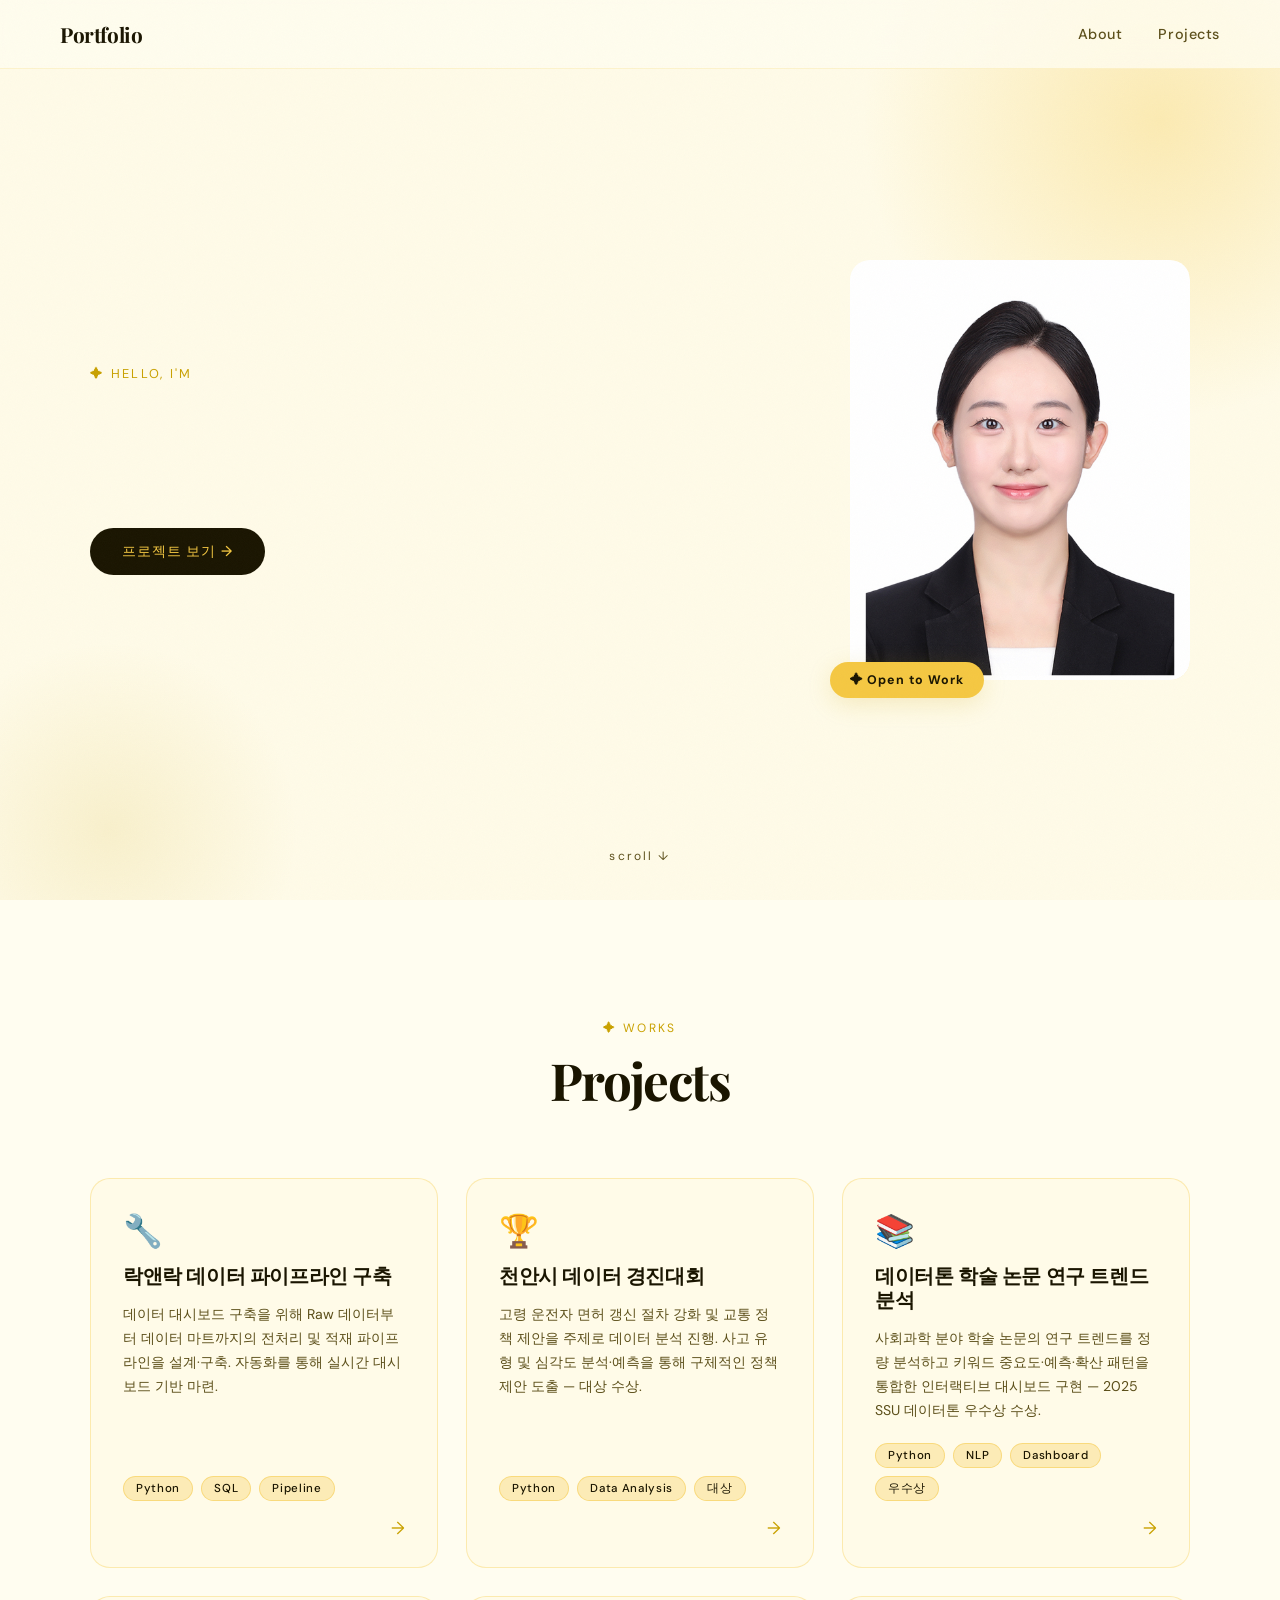
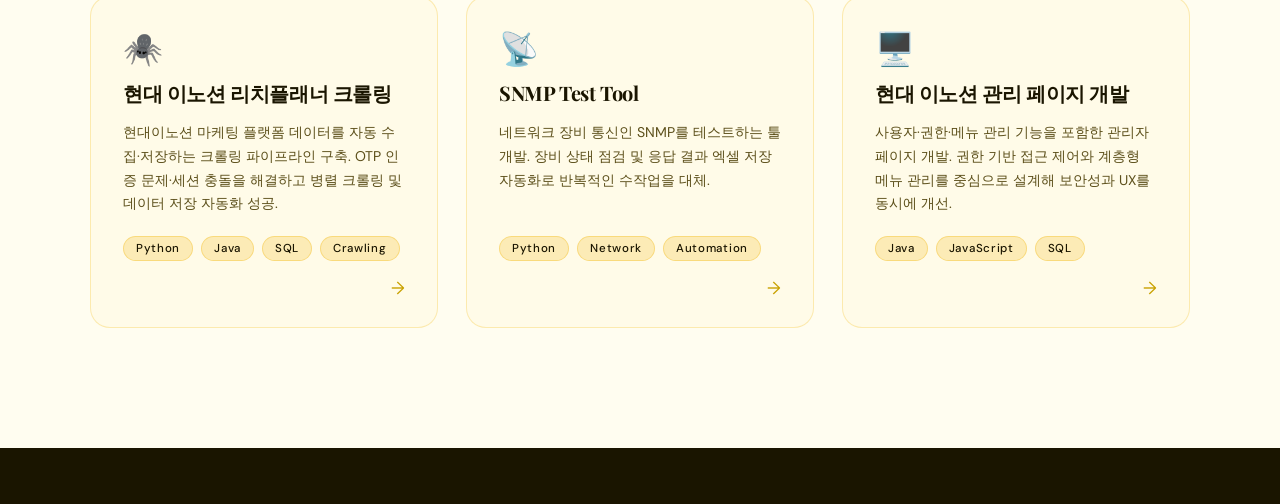
==== index.html @ c2b2ac0c "portfolio main page" ====
<!DOCTYPE html>
<html lang="ko">
<head>
  <meta charset="UTF-8" />
  <meta name="viewport" content="width=device-width, initial-scale=1.0"/>
  <title>Portfolio</title>
  <link rel="stylesheet" href="style.css" />
  <link href="https://fonts.googleapis.com/css2?family=Playfair+Display:ital,wght@0,400;0,700;1,400&family=DM+Sans:wght@300;400;500&display=swap" rel="stylesheet"/>
</head>
<body>

  <!-- Noise overlay -->
  <div class="noise"></div>

  <!-- Header / Nav -->
  <header class="header">
    <div class="logo">Portfolio</div>
    <nav class="nav">
      <a href="#about">About</a>
      <a href="#projects">Projects</a>
    </nav>
  </header>

  <!-- Hero Section -->
  <section class="hero" id="about">
    <div class="hero-content">
      <div class="hero-text">
        <p class="hero-label">✦ Hello, I'm</p>
        <h1 class="hero-name"><br/><em></em></h1>
        <p class="hero-desc">
          
        </p>
        <a href="#projects" class="btn-main">프로젝트 보기 →</a>
      </div>
      <div class="hero-image-wrap">
        <div class="hero-image-frame">
          <img src="profile.jpg" alt="Profile" class="hero-image" />
          <div class="frame-deco"></div>
        </div>
        <div class="floating-badge">✦ Open to Work</div>
      </div>
    </div>
    <div class="hero-scroll-hint">scroll ↓</div>
  </section>

  <!-- Projects Section -->
  <section class="projects" id="projects">
    <div class="section-header">
      <span class="section-label">✦ Works</span>
      <h2>Projects</h2>
    </div>
    <div class="project-grid" id="projectGrid">
      <!-- JS로 렌더링 -->
    </div>
  </section>

  <!-- Footer -->
  <footer class="footer">
    <span></span>
    <span></span>
  </footer>

  <script src="script.js"></script>
</body>
</html>
---- style.css ----
/* ===== CSS Variables ===== */
:root {
  --yellow:     #F5C842;
  --yellow-lt:  #FDF3C0;
  --yellow-pale:#FFFBE8;
  --yellow-dark:#C9A100;
  --cream:      #FFFDF0;
  --ink:        #1A1500;
  --ink-muted:  #5C4F1A;
  --white:      #FFFFFF;
  --shadow:     rgba(197, 160, 0, 0.18);

  --font-display: 'Playfair Display', serif;
  --font-body:    'DM Sans', sans-serif;

  --radius: 20px;
  --radius-sm: 10px;
  --transition: 0.35s cubic-bezier(.4,0,.2,1);
}

/* ===== Reset ===== */
*, *::before, *::after { box-sizing: border-box; margin: 0; padding: 0; }
html { scroll-behavior: smooth; }
body {
  font-family: var(--font-body);
  background: var(--cream);
  color: var(--ink);
  overflow-x: hidden;
}

/* ===== Noise Texture ===== */
.noise {
  pointer-events: none;
  position: fixed;
  inset: 0;
  z-index: 999;
  opacity: .028;
  background-image: url("data:image/svg+xml,%3Csvg viewBox='0 0 256 256' xmlns='http://www.w3.org/2000/svg'%3E%3Cfilter id='noise'%3E%3CfeTurbulence type='fractalNoise' baseFrequency='0.9' numOctaves='4' stitchTiles='stitch'/%3E%3C/filter%3E%3Crect width='100%25' height='100%25' filter='url(%23noise)'/%3E%3C/svg%3E");
  background-repeat: repeat;
  background-size: 200px 200px;
}

/* ===== Header ===== */
.header {
  position: fixed;
  top: 0; left: 0; right: 0;
  z-index: 100;
  display: flex;
  align-items: center;
  justify-content: space-between;
  padding: 20px 60px;
  background: rgba(255, 253, 240, 0.82);
  backdrop-filter: blur(14px);
  border-bottom: 1px solid rgba(245, 200, 66, 0.2);
  transition: box-shadow var(--transition);
}
.header.scrolled {
  box-shadow: 0 4px 32px var(--shadow);
}
.logo {
  font-family: var(--font-display);
  font-size: 1.3rem;
  font-weight: 700;
  color: var(--ink);
  letter-spacing: -0.02em;
}
.nav {
  display: flex;
  gap: 36px;
}
.nav a {
  text-decoration: none;
  color: var(--ink-muted);
  font-size: .9rem;
  font-weight: 500;
  letter-spacing: .04em;
  transition: color var(--transition);
}
.nav a:hover { color: var(--yellow-dark); }

/* ===== Hero ===== */
.hero {
  min-height: 100vh;
  display: flex;
  flex-direction: column;
  justify-content: center;
  padding: 120px 60px 80px;
  position: relative;
  background: var(--yellow-pale);
  overflow: hidden;
}

/* big decorative circle */
.hero::before {
  content: '';
  position: absolute;
  top: -180px; right: -180px;
  width: 600px; height: 600px;
  border-radius: 50%;
  background: radial-gradient(circle, var(--yellow) 0%, transparent 70%);
  opacity: .32;
  pointer-events: none;
}
.hero::after {
  content: '';
  position: absolute;
  bottom: -120px; left: -80px;
  width: 380px; height: 380px;
  border-radius: 50%;
  background: radial-gradient(circle, var(--yellow-dark) 0%, transparent 70%);
  opacity: .12;
  pointer-events: none;
}

.hero-content {
  display: flex;
  align-items: center;
  justify-content: space-between;
  gap: 60px;
  max-width: 1100px;
  margin: 0 auto;
  width: 100%;
  position: relative;
  z-index: 1;
}

.hero-text {
  flex: 1;
}
.hero-label {
  font-size: .8rem;
  letter-spacing: .18em;
  text-transform: uppercase;
  color: var(--yellow-dark);
  margin-bottom: 16px;
  opacity: 0;
  animation: fadeUp .7s .1s forwards;
}
.hero-name {
  font-family: var(--font-display);
  font-size: clamp(3.5rem, 7vw, 6rem);
  line-height: 1.0;
  font-weight: 700;
  color: var(--ink);
  letter-spacing: -0.03em;
  margin-bottom: 28px;
  opacity: 0;
  animation: fadeUp .7s .2s forwards;
}
.hero-name em {
  font-style: italic;
  color: var(--yellow-dark);
}
.hero-desc {
  font-size: 1rem;
  line-height: 1.85;
  color: var(--ink-muted);
  max-width: 400px;
  margin-bottom: 40px;
  opacity: 0;
  animation: fadeUp .7s .35s forwards;
}
.btn-main {
  display: inline-block;
  background: var(--ink);
  color: var(--yellow);
  padding: 14px 32px;
  border-radius: 100px;
  text-decoration: none;
  font-size: .9rem;
  font-weight: 500;
  letter-spacing: .06em;
  transition: background var(--transition), transform var(--transition), box-shadow var(--transition);
  opacity: 0;
  animation: fadeUp .7s .5s forwards;
}
.btn-main:hover {
  background: var(--yellow-dark);
  color: var(--ink);
  transform: translateY(-2px);
  box-shadow: 0 8px 28px var(--shadow);
}

/* === Hero Image === */
.hero-image-wrap {
  flex: 0 0 auto;
  position: relative;
  opacity: 0;
  animation: fadeIn .8s .4s forwards;
}
.hero-image-frame {
  position: relative;
  width: 340px;
  height: 420px;
  border-radius: var(--radius);
  overflow: hidden;
}
.hero-image {
  width: 100%;
  height: 100%;
  object-fit: cover;
  display: block;
  transition: transform .5s ease;
}
.hero-image-frame:hover .hero-image {
  transform: scale(1.04);
}
.frame-deco {
  position: absolute;
  inset: 0;
  border: 2px solid rgba(245, 200, 66, 0.5);
  border-radius: var(--radius);
  pointer-events: none;
  translate: 12px 12px;
  z-index: -1;
  background: var(--yellow);
  opacity: .35;
}
.floating-badge {
  position: absolute;
  bottom: -18px;
  left: -20px;
  background: var(--yellow);
  color: var(--ink);
  font-size: .78rem;
  font-weight: 700;
  letter-spacing: .08em;
  padding: 10px 20px;
  border-radius: 100px;
  box-shadow: 0 6px 24px var(--shadow);
  white-space: nowrap;
  animation: float 3s ease-in-out infinite;
}

.hero-scroll-hint {
  position: absolute;
  bottom: 36px;
  left: 50%;
  translate: -50% 0;
  font-size: .75rem;
  letter-spacing: .18em;
  color: var(--ink-muted);
  opacity: .5;
  animation: fadeIn 1s 1.2s both;
}

/* ===== Projects ===== */
.projects {
  padding: 120px 60px;
  background: var(--cream);
}
.section-header {
  text-align: center;
  margin-bottom: 64px;
}
.section-label {
  display: block;
  font-size: .75rem;
  letter-spacing: .2em;
  text-transform: uppercase;
  color: var(--yellow-dark);
  margin-bottom: 10px;
}
.section-header h2,
.contact-inner h2 {
  font-family: var(--font-display);
  font-size: clamp(2.4rem, 4vw, 3.4rem);
  font-weight: 700;
  letter-spacing: -0.03em;
  color: var(--ink);
}

/* Grid */
.project-grid {
  display: grid;
  grid-template-columns: repeat(auto-fill, minmax(310px, 1fr));
  gap: 28px;
  max-width: 1100px;
  margin: 0 auto;
}

/* Card */
.project-card {
  background: var(--yellow-pale);
  border: 1.5px solid rgba(245, 200, 66, 0.35);
  border-radius: var(--radius);
  padding: 36px 32px 28px;
  cursor: pointer;
  text-decoration: none;
  color: inherit;
  display: flex;
  flex-direction: column;
  gap: 16px;
  transition: transform var(--transition), box-shadow var(--transition), border-color var(--transition), background var(--transition);
  position: relative;
  overflow: hidden;
}
.project-card::before {
  content: '';
  position: absolute;
  top: 0; left: 0; right: 0;
  height: 3px;
  background: var(--yellow);
  transform: scaleX(0);
  transform-origin: left;
  transition: transform var(--transition);
}
.project-card:hover {
  transform: translateY(-6px);
  box-shadow: 0 20px 48px var(--shadow);
  border-color: var(--yellow);
  background: var(--white);
}
.project-card:hover::before {
  transform: scaleX(1);
}

.card-emoji {
  font-size: 2rem;
  line-height: 1;
}
.card-title {
  font-family: var(--font-display);
  font-size: 1.25rem;
  font-weight: 700;
  line-height: 1.2;
  letter-spacing: -0.02em;
}
.card-desc {
  font-size: .88rem;
  color: var(--ink-muted);
  line-height: 1.7;
  flex: 1;
}
.card-tags {
  display: flex;
  flex-wrap: wrap;
  gap: 8px;
  margin-top: 4px;
}
.card-tag {
  font-size: .72rem;
  font-weight: 500;
  letter-spacing: .06em;
  background: rgba(245, 200, 66, 0.3);
  color: var(--ink);
  padding: 4px 12px;
  border-radius: 100px;
  border: 1px solid rgba(245, 200, 66, 0.5);
}
.card-arrow {
  align-self: flex-end;
  font-size: 1.1rem;
  color: var(--yellow-dark);
  transition: translate var(--transition);
}
.project-card:hover .card-arrow {
  translate: 4px 0;
}

/* ===== Contact ===== */
.contact {
  padding: 120px 60px;
  background: var(--yellow);
  text-align: center;
  position: relative;
  overflow: hidden;
}
.contact::before {
  content: '✦';
  position: absolute;
  font-size: 22rem;
  color: rgba(255,255,255,0.12);
  top: 50%; left: 50%;
  translate: -50% -50%;
  pointer-events: none;
  line-height: 1;
  font-family: var(--font-display);
}
.contact-inner {
  position: relative;
  z-index: 1;
}
.contact-inner .section-label {
  color: var(--ink);
  opacity: .6;
}
.contact-inner h2 {
  margin: 10px 0 20px;
  color: var(--ink);
}
.contact-inner p {
  font-size: 1rem;
  color: var(--ink-muted);
  margin-bottom: 44px;
}
.btn-contact {
  display: inline-block;
  background: var(--ink);
  color: var(--yellow);
  padding: 16px 40px;
  border-radius: 100px;
  text-decoration: none;
  font-size: .95rem;
  font-weight: 500;
  letter-spacing: .06em;
  transition: background var(--transition), transform var(--transition), box-shadow var(--transition);
}
.btn-contact:hover {
  background: var(--white);
  color: var(--ink);
  transform: translateY(-2px);
  box-shadow: 0 10px 32px rgba(0,0,0,.14);
}

/* ===== Footer ===== */
.footer {
  background: var(--ink);
  color: rgba(255,253,240,.4);
  padding: 28px 60px;
  display: flex;
  justify-content: space-between;
  align-items: center;
  font-size: .82rem;
  letter-spacing: .04em;
}

/* ===== Animations ===== */
@keyframes fadeUp {
  from { opacity: 0; transform: translateY(28px); }
  to   { opacity: 1; transform: translateY(0); }
}
@keyframes fadeIn {
  from { opacity: 0; }
  to   { opacity: 1; }
}
@keyframes float {
  0%, 100% { transform: translateY(0); }
  50%       { transform: translateY(-8px); }
}

/* scroll reveal */
.reveal {
  opacity: 0;
  transform: translateY(36px);
  transition: opacity .7s ease, transform .7s ease;
}
.reveal.visible {
  opacity: 1;
  transform: translateY(0);
}

/* ===== Responsive ===== */
@media (max-width: 820px) {
  .header { padding: 18px 28px; }
  .hero   { padding: 100px 28px 60px; }
  .hero-content {
    flex-direction: column-reverse;
    gap: 40px;
    text-align: center;
  }
  .hero-text { align-items: center; display: flex; flex-direction: column; }
  .hero-desc { max-width: 100%; }
  .hero-image-frame { width: 260px; height: 320px; }
  .projects, .contact { padding: 80px 28px; }
  .project-grid { grid-template-columns: 1fr; }
  .footer { padding: 24px 28px; flex-direction: column; gap: 8px; }
}
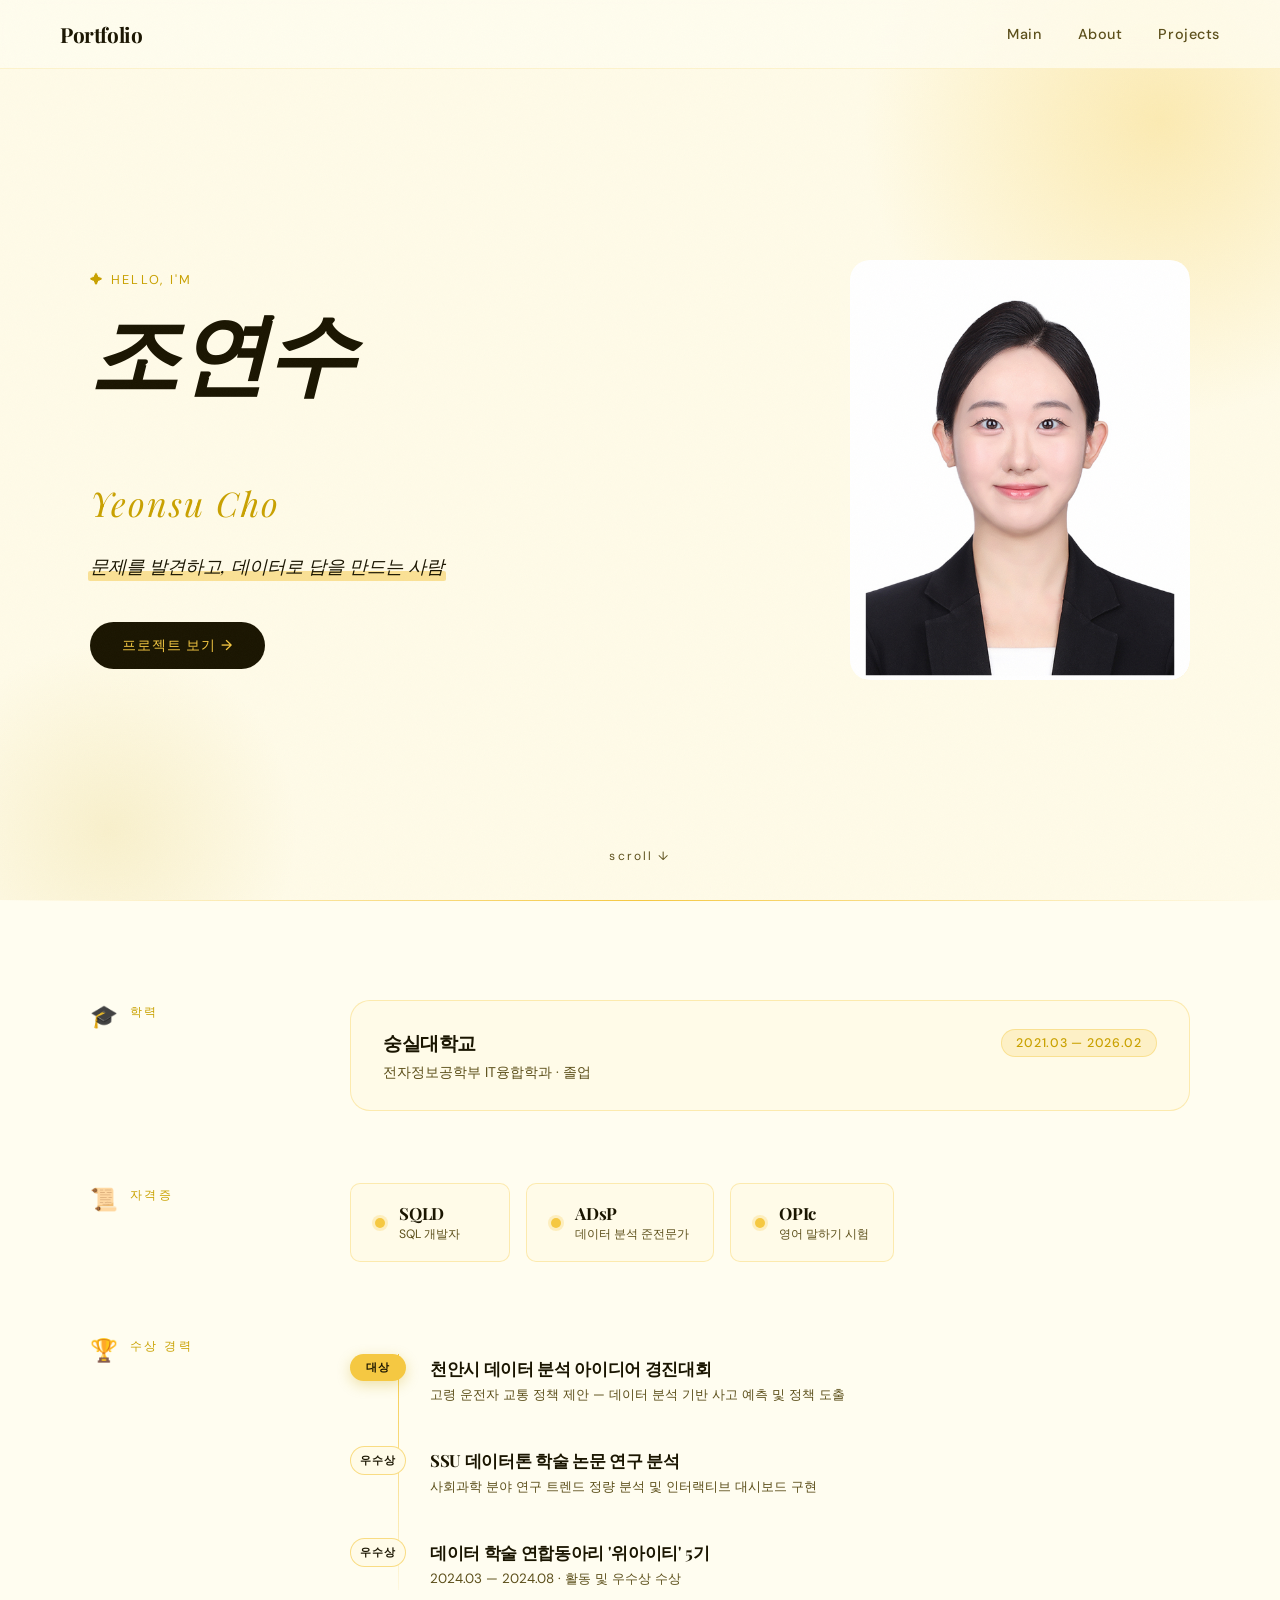
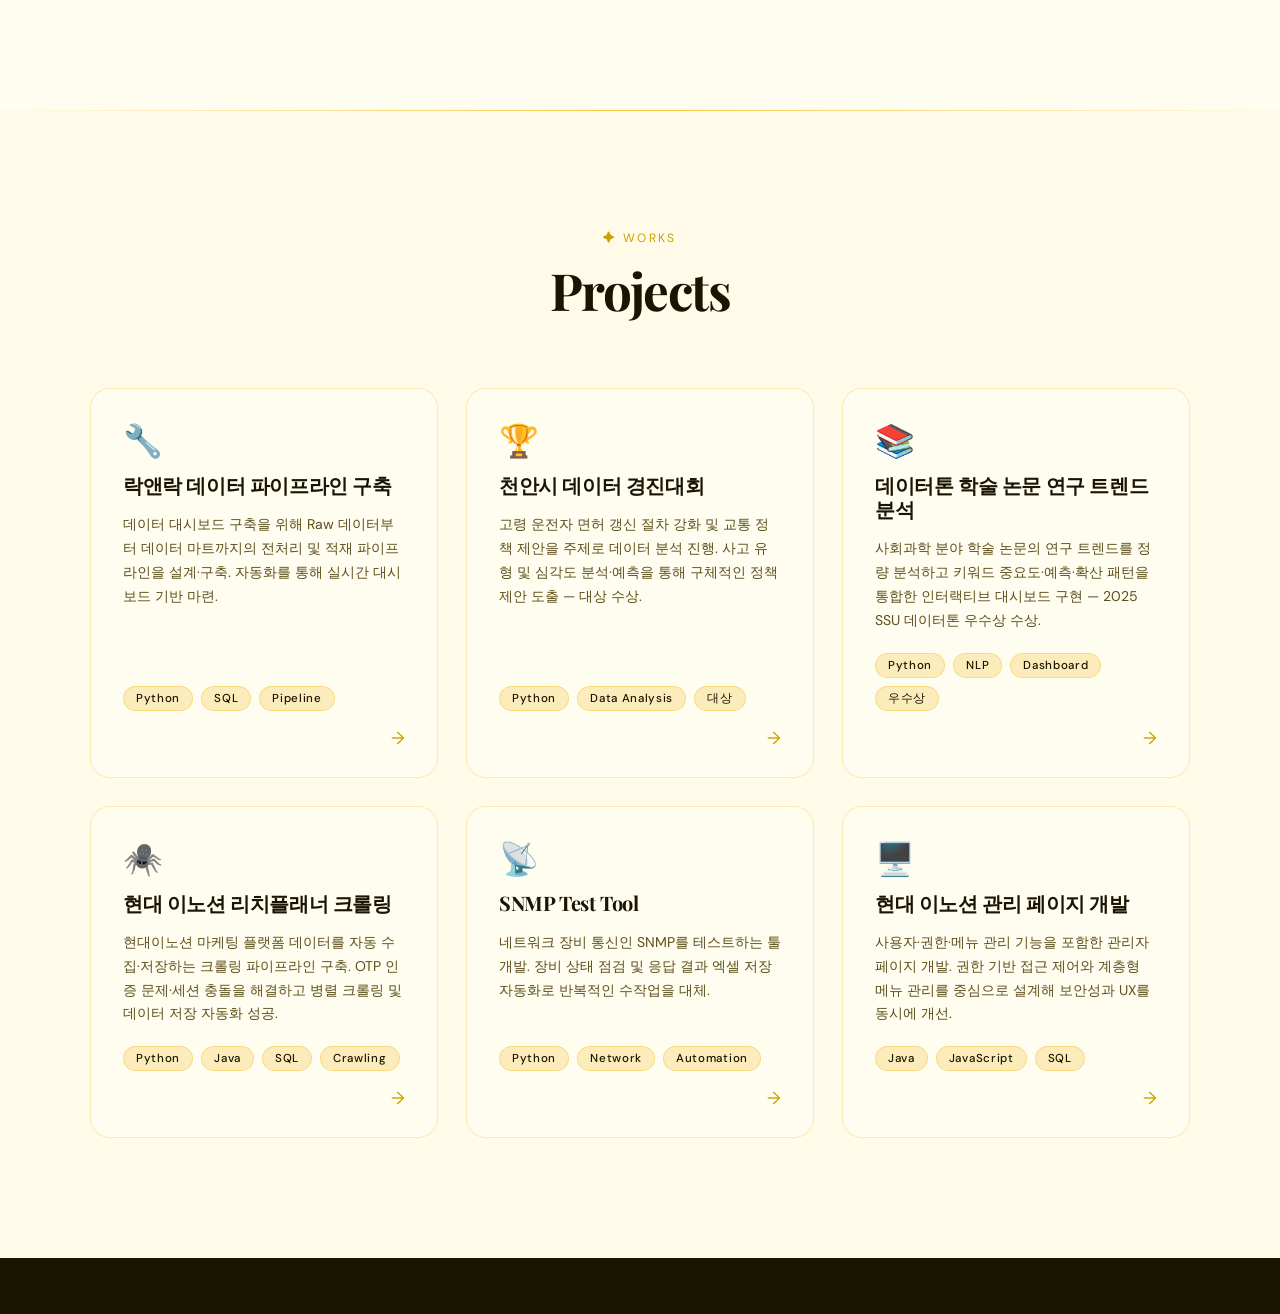
==== commit b1dfb6af: "projects detail page" ====
--- a/index.html
+++ b/index.html
@@ -5,7 +5,7 @@
   <meta name="viewport" content="width=device-width, initial-scale=1.0"/>
   <title>Portfolio</title>
   <link rel="stylesheet" href="style.css" />
-  <link href="https://fonts.googleapis.com/css2?family=Playfair+Display:ital,wght@0,400;0,700;1,400&family=DM+Sans:wght@300;400;500&display=swap" rel="stylesheet"/>
+  <link href="https://fonts.googleapis.com/css2?family=Playfair+Display:ital,wght@0,400;0,700;1,400&family=DM+Sans:wght@300;400;500&family=Noto+Sans+KR:wght@300;400;500;700&display=swap" rel="stylesheet"/>
 </head>
 <body>
 
@@ -16,19 +16,20 @@
   <header class="header">
     <div class="logo">Portfolio</div>
     <nav class="nav">
+      <a href="#main">Main</a>
       <a href="#about">About</a>
       <a href="#projects">Projects</a>
     </nav>
   </header>
 
-  <!-- Hero Section -->
-  <section class="hero" id="about">
+  <!-- Main Section -->
+  <section class="hero" id="main">
     <div class="hero-content">
       <div class="hero-text">
         <p class="hero-label">✦ Hello, I'm</p>
-        <h1 class="hero-name"><br/><em></em></h1>
+        <h1 class="hero-name"><span class="hero-name-ko">조연수</span><br/><em class="hero-name-en">Yeonsu Cho</em></h1>
         <p class="hero-desc">
-          
+          문제를 발견하고, 데이터로 답을 만드는 사람
         </p>
         <a href="#projects" class="btn-main">프로젝트 보기 →</a>
       </div>
@@ -37,10 +38,97 @@
           <img src="profile.jpg" alt="Profile" class="hero-image" />
           <div class="frame-deco"></div>
         </div>
-        <div class="floating-badge">✦ Open to Work</div>
       </div>
     </div>
     <div class="hero-scroll-hint">scroll ↓</div>
+  </section>
+
+  <!-- About Section -->
+  <section class="about-detail" id="about">
+    <div class="about-inner">
+
+      <!-- Education -->
+      <div class="about-block reveal">
+        <div class="about-block-label">
+          <span class="about-icon">🎓</span>
+          <span class="section-label">학력</span>
+        </div>
+        <div class="about-cards">
+          <div class="about-card">
+            <div class="about-card-top">
+              <div>
+                <div class="about-card-title">숭실대학교</div>
+                <div class="about-card-sub">전자정보공학부 IT융합학과 · 졸업</div>
+              </div>
+              <div class="about-card-period">2021.03 — 2026.02</div>
+            </div>
+          </div>
+        </div>
+      </div>
+
+      <!-- Certificates -->
+      <div class="about-block reveal">
+        <div class="about-block-label">
+          <span class="about-icon">📜</span>
+          <span class="section-label">자격증</span>
+        </div>
+        <div class="cert-list">
+          <div class="cert-item">
+            <span class="cert-dot"></span>
+            <div>
+              <div class="cert-name">SQLD</div>
+              <div class="cert-org">SQL 개발자</div>
+            </div>
+          </div>
+          <div class="cert-item">
+            <span class="cert-dot"></span>
+            <div>
+              <div class="cert-name">ADsP</div>
+              <div class="cert-org">데이터 분석 준전문가</div>
+            </div>
+          </div>
+          <div class="cert-item">
+            <span class="cert-dot"></span>
+            <div>
+              <div class="cert-name">OPIc</div>
+              <div class="cert-org">영어 말하기 시험</div>
+            </div>
+          </div>
+        </div>
+      </div>
+
+      <!-- Awards -->
+      <div class="about-block reveal">
+        <div class="about-block-label">
+          <span class="about-icon">🏆</span>
+          <span class="section-label">수상 경력</span>
+        </div>
+        <div class="award-timeline">
+          <div class="award-item">
+            <div class="award-badge award-gold">대상</div>
+            <div class="award-content">
+              <div class="award-title">천안시 데이터 분석 아이디어 경진대회</div>
+              <div class="award-desc">고령 운전자 교통 정책 제안 — 데이터 분석 기반 사고 예측 및 정책 도출</div>
+            </div>
+          </div>
+          <div class="award-item">
+            <div class="award-badge award-silver">우수상</div>
+            <div class="award-content">
+              <div class="award-title">SSU 데이터톤 학술 논문 연구 분석</div>
+              <div class="award-desc">사회과학 분야 연구 트렌드 정량 분석 및 인터랙티브 대시보드 구현</div>
+            </div>
+          </div>
+          <div class="award-item">
+            <div class="award-badge award-silver">우수상</div>
+            <div class="award-content">
+              <div class="award-title">데이터 학술 연합동아리 '위아이티' 5기</div>
+              <div class="award-desc">2024.03 — 2024.08 · 활동 및 우수상 수상</div>
+            </div>
+          </div>
+        </div>
+      </div>
+
+    </div>
   </section>
 
   <!-- Projects Section -->
@@ -60,6 +148,16 @@
     <span></span>
   </footer>
 
+  <!-- Project Detail Modal -->
+  <div class="project-overlay" id="projectOverlay">
+    <div class="project-detail" id="projectDetail">
+      <button class="detail-close" id="detailClose">✕</button>
+      <div class="detail-inner" id="detailInner">
+        <div class="detail-loading">불러오는 중...</div>
+      </div>
+    </div>
+  </div>
+
   <script src="script.js"></script>
 </body>
 </html>
--- a/style.css
+++ b/style.css
@@ -90,7 +90,6 @@
   overflow: hidden;
 }
 
-/* big decorative circle */
 .hero::before {
   content: '';
   position: absolute;
@@ -124,9 +123,7 @@
   z-index: 1;
 }
 
-.hero-text {
-  flex: 1;
-}
+.hero-text { flex: 1; }
 .hero-label {
   font-size: .8rem;
   letter-spacing: .18em;
@@ -137,28 +134,56 @@
   animation: fadeUp .7s .1s forwards;
 }
 .hero-name {
-  font-family: var(--font-display);
   font-size: clamp(3.5rem, 7vw, 6rem);
-  line-height: 1.0;
-  font-weight: 700;
-  color: var(--ink);
-  letter-spacing: -0.03em;
+  line-height: 1.05;
+  font-weight: 700;
+  color: var(--ink);
   margin-bottom: 28px;
   opacity: 0;
   animation: fadeUp .7s .2s forwards;
 }
-.hero-name em {
+.hero-name-ko {
+  font-family: var(--font-display);
+  font-style: italic;
+  font-weight: 700;
+  letter-spacing: -0.02em;
+  display: block;
+  line-height: 1.0;
+}
+.hero-name-en {
+  font-family: var(--font-display);
   font-style: italic;
   color: var(--yellow-dark);
+  font-size: 0.38em;
+  font-weight: 400;
+  letter-spacing: 0.06em;
+  display: block;
+  margin-top: -2px;
 }
 .hero-desc {
-  font-size: 1rem;
-  line-height: 1.85;
-  color: var(--ink-muted);
-  max-width: 400px;
+  font-family: var(--font-display);
+  font-style: italic;
+  font-size: 1.15rem;
+  line-height: 1.75;
+  color: var(--ink);
+  max-width: 420px;
   margin-bottom: 40px;
   opacity: 0;
   animation: fadeUp .7s .35s forwards;
+  display: block;
+  position: relative;
+  width: fit-content;
+}
+.hero-desc::after {
+  content: '';
+  position: absolute;
+  left: -2px; right: -2px;
+  bottom: 1px;
+  height: 10px;
+  background: var(--yellow);
+  opacity: 0.5;
+  border-radius: 2px;
+  z-index: -1;
 }
 .btn-main {
   display: inline-block;
@@ -181,7 +206,6 @@
   box-shadow: 0 8px 28px var(--shadow);
 }
 
-/* === Hero Image === */
 .hero-image-wrap {
   flex: 0 0 auto;
   position: relative;
@@ -202,9 +226,7 @@
   display: block;
   transition: transform .5s ease;
 }
-.hero-image-frame:hover .hero-image {
-  transform: scale(1.04);
-}
+.hero-image-frame:hover .hero-image { transform: scale(1.04); }
 .frame-deco {
   position: absolute;
   inset: 0;
@@ -216,21 +238,6 @@
   background: var(--yellow);
   opacity: .35;
 }
-.floating-badge {
-  position: absolute;
-  bottom: -18px;
-  left: -20px;
-  background: var(--yellow);
-  color: var(--ink);
-  font-size: .78rem;
-  font-weight: 700;
-  letter-spacing: .08em;
-  padding: 10px 20px;
-  border-radius: 100px;
-  box-shadow: 0 6px 24px var(--shadow);
-  white-space: nowrap;
-  animation: float 3s ease-in-out infinite;
-}
 
 .hero-scroll-hint {
   position: absolute;
@@ -244,10 +251,217 @@
   animation: fadeIn 1s 1.2s both;
 }
 
+/* ===== About Detail Section ===== */
+.about-detail {
+  padding: 100px 60px;
+  background: var(--cream);
+  position: relative;
+}
+.about-detail::before {
+  content: '';
+  position: absolute;
+  top: 0; left: 0; right: 0;
+  height: 1px;
+  background: linear-gradient(90deg, transparent, var(--yellow), transparent);
+}
+
+.about-inner {
+  max-width: 1100px;
+  margin: 0 auto;
+  display: flex;
+  flex-direction: column;
+  gap: 72px;
+}
+
+.about-block {
+  display: grid;
+  grid-template-columns: 220px 1fr;
+  gap: 40px;
+  align-items: start;
+}
+
+.about-block-label {
+  display: flex;
+  align-items: center;
+  gap: 12px;
+  padding-top: 4px;
+  position: sticky;
+  top: 100px;
+}
+.about-icon {
+  font-size: 1.4rem;
+  line-height: 1;
+}
+.about-block-label .section-label {
+  font-size: .75rem;
+  letter-spacing: .2em;
+  text-transform: uppercase;
+  color: var(--yellow-dark);
+  display: block;
+}
+
+/* Education Card */
+.about-cards {
+  display: flex;
+  flex-direction: column;
+  gap: 16px;
+}
+.about-card {
+  background: var(--yellow-pale);
+  border: 1.5px solid rgba(245, 200, 66, 0.35);
+  border-radius: var(--radius);
+  padding: 28px 32px;
+  transition: box-shadow var(--transition), border-color var(--transition);
+}
+.about-card:hover {
+  box-shadow: 0 12px 36px var(--shadow);
+  border-color: var(--yellow);
+}
+.about-card-top {
+  display: flex;
+  justify-content: space-between;
+  align-items: flex-start;
+  gap: 16px;
+}
+.about-card-title {
+  font-family: var(--font-display);
+  font-size: 1.2rem;
+  font-weight: 700;
+  letter-spacing: -0.02em;
+  margin-bottom: 6px;
+}
+.about-card-sub {
+  font-size: .88rem;
+  color: var(--ink-muted);
+}
+.about-card-period {
+  font-size: .78rem;
+  color: var(--yellow-dark);
+  font-weight: 500;
+  letter-spacing: .06em;
+  background: rgba(245, 200, 66, 0.2);
+  padding: 5px 14px;
+  border-radius: 100px;
+  white-space: nowrap;
+  border: 1px solid rgba(245, 200, 66, 0.4);
+  flex-shrink: 0;
+}
+
+/* Certificates */
+.cert-list {
+  display: flex;
+  flex-wrap: wrap;
+  gap: 16px;
+}
+.cert-item {
+  display: flex;
+  align-items: center;
+  gap: 14px;
+  background: var(--yellow-pale);
+  border: 1.5px solid rgba(245, 200, 66, 0.35);
+  border-radius: var(--radius-sm);
+  padding: 18px 24px;
+  min-width: 160px;
+  transition: box-shadow var(--transition), border-color var(--transition), transform var(--transition);
+}
+.cert-item:hover {
+  box-shadow: 0 8px 24px var(--shadow);
+  border-color: var(--yellow);
+  transform: translateY(-3px);
+}
+.cert-dot {
+  width: 10px; height: 10px;
+  border-radius: 50%;
+  background: var(--yellow);
+  flex-shrink: 0;
+  box-shadow: 0 0 0 3px rgba(245, 200, 66, 0.25);
+}
+.cert-name {
+  font-family: var(--font-display);
+  font-size: 1.05rem;
+  font-weight: 700;
+  letter-spacing: -0.01em;
+}
+.cert-org {
+  font-size: .76rem;
+  color: var(--ink-muted);
+  margin-top: 2px;
+}
+
+/* Awards */
+.award-timeline {
+  display: flex;
+  flex-direction: column;
+  gap: 0;
+  position: relative;
+}
+.award-timeline::before {
+  content: '';
+  position: absolute;
+  top: 20px; bottom: 20px;
+  left: 48px;
+  width: 1px;
+  background: linear-gradient(180deg, var(--yellow) 0%, rgba(245,200,66,0.1) 100%);
+}
+.award-item {
+  display: flex;
+  align-items: flex-start;
+  gap: 24px;
+  padding: 20px 0;
+  position: relative;
+}
+.award-badge {
+  flex-shrink: 0;
+  width: 56px;
+  font-size: .7rem;
+  font-weight: 700;
+  letter-spacing: .08em;
+  text-align: center;
+  padding: 6px 0;
+  border-radius: 100px;
+  position: relative;
+  z-index: 1;
+}
+.award-gold {
+  background: var(--yellow);
+  color: var(--ink);
+  box-shadow: 0 4px 14px rgba(197,160,0,0.35);
+}
+.award-silver {
+  background: var(--yellow-pale);
+  color: var(--ink);
+  border: 1.5px solid rgba(245,200,66,0.6);
+}
+.award-content {
+  flex: 1;
+  padding-top: 4px;
+}
+.award-title {
+  font-family: var(--font-display);
+  font-size: 1.05rem;
+  font-weight: 700;
+  letter-spacing: -0.02em;
+  margin-bottom: 4px;
+  line-height: 1.3;
+}
+.award-desc {
+  font-size: .84rem;
+  color: var(--ink-muted);
+  line-height: 1.65;
+}
+
 /* ===== Projects ===== */
 .projects {
   padding: 120px 60px;
-  background: var(--cream);
+  background: var(--yellow-pale);
+  position: relative;
+}
+.projects::before {
+  content: '';
+  position: absolute;
+  top: 0; left: 0; right: 0;
+  height: 1px;
+  background: linear-gradient(90deg, transparent, var(--yellow), transparent);
 }
 .section-header {
   text-align: center;
@@ -270,7 +484,6 @@
   color: var(--ink);
 }
 
-/* Grid */
 .project-grid {
   display: grid;
   grid-template-columns: repeat(auto-fill, minmax(310px, 1fr));
@@ -279,9 +492,9 @@
   margin: 0 auto;
 }
 
-/* Card */
+/* Card — now a button-like div, not anchor */
 .project-card {
-  background: var(--yellow-pale);
+  background: var(--cream);
   border: 1.5px solid rgba(245, 200, 66, 0.35);
   border-radius: var(--radius);
   padding: 36px 32px 28px;
@@ -311,14 +524,9 @@
   border-color: var(--yellow);
   background: var(--white);
 }
-.project-card:hover::before {
-  transform: scaleX(1);
-}
-
-.card-emoji {
-  font-size: 2rem;
-  line-height: 1;
-}
+.project-card:hover::before { transform: scaleX(1); }
+
+.card-emoji { font-size: 2rem; line-height: 1; }
 .card-title {
   font-family: var(--font-display);
   font-size: 1.25rem;
@@ -354,63 +562,125 @@
   color: var(--yellow-dark);
   transition: translate var(--transition);
 }
-.project-card:hover .card-arrow {
-  translate: 4px 0;
-}
-
-/* ===== Contact ===== */
-.contact {
-  padding: 120px 60px;
-  background: var(--yellow);
-  text-align: center;
-  position: relative;
-  overflow: hidden;
-}
-.contact::before {
-  content: '✦';
-  position: absolute;
-  font-size: 22rem;
-  color: rgba(255,255,255,0.12);
-  top: 50%; left: 50%;
-  translate: -50% -50%;
+.project-card:hover .card-arrow { translate: 4px 0; }
+
+/* ===== Project Detail Overlay ===== */
+.project-overlay {
+  position: fixed;
+  inset: 0;
+  z-index: 500;
+  background: rgba(26, 21, 0, 0.6);
+  backdrop-filter: blur(6px);
+  opacity: 0;
   pointer-events: none;
-  line-height: 1;
-  font-family: var(--font-display);
-}
-.contact-inner {
-  position: relative;
-  z-index: 1;
-}
-.contact-inner .section-label {
-  color: var(--ink);
-  opacity: .6;
-}
-.contact-inner h2 {
-  margin: 10px 0 20px;
-  color: var(--ink);
-}
-.contact-inner p {
-  font-size: 1rem;
-  color: var(--ink-muted);
-  margin-bottom: 44px;
-}
-.btn-contact {
-  display: inline-block;
+  transition: opacity var(--transition);
+  display: flex;
+  align-items: flex-start;
+  justify-content: center;
+  padding: 60px 20px 40px;
+  overflow-y: auto;
+}
+.project-overlay.open {
+  opacity: 1;
+  pointer-events: all;
+}
+
+.project-detail {
+  background: var(--cream);
+  border-radius: var(--radius);
+  width: 100%;
+  max-width: 760px;
+  position: relative;
+  padding: 56px 56px 48px;
+  transform: translateY(40px) scale(0.97);
+  transition: transform 0.4s cubic-bezier(.4,0,.2,1);
+  box-shadow: 0 40px 120px rgba(26,21,0,0.25);
+  border: 1.5px solid rgba(245,200,66,0.25);
+}
+.project-overlay.open .project-detail {
+  transform: translateY(0) scale(1);
+}
+
+.detail-close {
+  position: absolute;
+  top: 20px; right: 24px;
+  background: none;
+  border: none;
+  font-size: 1.1rem;
+  cursor: pointer;
+  color: var(--ink-muted);
+  width: 36px; height: 36px;
+  border-radius: 50%;
+  display: flex; align-items: center; justify-content: center;
+  transition: background var(--transition), color var(--transition);
+}
+.detail-close:hover {
+  background: rgba(245,200,66,0.25);
+  color: var(--ink);
+}
+
+.detail-inner { display: flex; flex-direction: column; gap: 24px; }
+
+.detail-emoji { font-size: 2.6rem; line-height: 1; }
+
+.detail-title {
+  font-family: var(--font-display);
+  font-size: clamp(1.6rem, 3vw, 2.2rem);
+  font-weight: 700;
+  letter-spacing: -0.03em;
+  line-height: 1.15;
+}
+
+.detail-tags {
+  display: flex;
+  flex-wrap: wrap;
+  gap: 8px;
+}
+.detail-tag {
+  font-size: .72rem;
+  font-weight: 500;
+  letter-spacing: .06em;
+  background: rgba(245, 200, 66, 0.3);
+  color: var(--ink);
+  padding: 5px 14px;
+  border-radius: 100px;
+  border: 1px solid rgba(245, 200, 66, 0.5);
+}
+
+.detail-divider {
+  height: 1px;
+  background: linear-gradient(90deg, var(--yellow), transparent);
+  border: none;
+  margin: 4px 0;
+}
+
+.detail-desc {
+  font-size: .97rem;
+  color: var(--ink-muted);
+  line-height: 1.9;
+}
+
+.detail-notion-btn {
+  display: inline-flex;
+  align-items: center;
+  gap: 10px;
   background: var(--ink);
   color: var(--yellow);
-  padding: 16px 40px;
+  padding: 14px 28px;
   border-radius: 100px;
   text-decoration: none;
-  font-size: .95rem;
+  font-size: .88rem;
   font-weight: 500;
   letter-spacing: .06em;
+  align-self: flex-start;
+  margin-top: 8px;
   transition: background var(--transition), transform var(--transition), box-shadow var(--transition);
 }
-.btn-contact:hover {
-  background: var(--white);
+.detail-notion-btn:hover {
+  background: var(--yellow-dark);
   color: var(--ink);
   transform: translateY(-2px);
-  box-shadow: 0 10px 32px rgba(0,0,0,.14);
+  box-shadow: 0 8px 28px var(--shadow);
 }
 
 /* ===== Footer ===== */
@@ -439,7 +709,6 @@
   50%       { transform: translateY(-8px); }
 }
 
-/* scroll reveal */
 .reveal {
   opacity: 0;
   transform: translateY(36px);
@@ -462,7 +731,242 @@
   .hero-text { align-items: center; display: flex; flex-direction: column; }
   .hero-desc { max-width: 100%; }
   .hero-image-frame { width: 260px; height: 320px; }
+  .about-detail { padding: 72px 28px; }
+  .about-block {
+    grid-template-columns: 1fr;
+    gap: 24px;
+  }
+  .about-block-label { position: static; }
   .projects, .contact { padding: 80px 28px; }
   .project-grid { grid-template-columns: 1fr; }
   .footer { padding: 24px 28px; flex-direction: column; gap: 8px; }
+  .project-detail { padding: 40px 28px 36px; }
+}
+
+/* ===== Project Detail Modal ===== */
+.project-overlay {
+  position: fixed;
+  inset: 0;
+  z-index: 500;
+  background: rgba(26, 21, 0, 0.6);
+  backdrop-filter: blur(6px);
+  opacity: 0;
+  pointer-events: none;
+  transition: opacity var(--transition);
+  display: flex;
+  align-items: flex-start;
+  justify-content: center;
+  padding: 60px 20px 40px;
+  overflow-y: auto;
+}
+.project-overlay.open {
+  opacity: 1;
+  pointer-events: all;
+}
+.project-detail {
+  background: var(--cream);
+  border-radius: var(--radius);
+  width: 100%;
+  max-width: 760px;
+  position: relative;
+  padding: 52px 52px 44px;
+  transform: translateY(40px) scale(0.97);
+  transition: transform 0.4s cubic-bezier(.4,0,.2,1);
+  box-shadow: 0 40px 120px rgba(26,21,0,0.25);
+  border: 1.5px solid rgba(245,200,66,0.25);
+  margin-bottom: 40px;
+}
+.project-overlay.open .project-detail {
+  transform: translateY(0) scale(1);
+}
+.detail-close {
+  position: absolute;
+  top: 20px; right: 24px;
+  background: none;
+  border: none;
+  font-size: 1.1rem;
+  cursor: pointer;
+  color: var(--ink-muted);
+  width: 36px; height: 36px;
+  border-radius: 50%;
+  display: flex; align-items: center; justify-content: center;
+  transition: background var(--transition), color var(--transition);
+}
+.detail-close:hover {
+  background: rgba(245,200,66,0.25);
+  color: var(--ink);
+}
+
+/* Loading / Error */
+.detail-loading,
+.detail-error {
+  text-align: center;
+  padding: 60px 0;
+  color: var(--ink-muted);
+  font-size: .9rem;
+  letter-spacing: .06em;
+}
+
+/* ===== Detail Inner Content (partial HTML 스타일) ===== */
+.detail-inner { display: flex; flex-direction: column; gap: 0; }
+
+.detail-inner .detail-emoji {
+  font-size: 2.6rem;
+  line-height: 1;
+  margin-bottom: 16px;
+}
+.detail-inner .detail-title {
+  font-family: var(--font-display);
+  font-size: clamp(1.5rem, 3vw, 2rem);
+  font-weight: 700;
+  letter-spacing: -0.03em;
+  line-height: 1.15;
+  margin-bottom: 16px;
+}
+.detail-inner .detail-tags {
+  display: flex;
+  flex-wrap: wrap;
+  gap: 8px;
+  margin-bottom: 4px;
+}
+.detail-inner .detail-tag {
+  font-size: .72rem;
+  font-weight: 500;
+  letter-spacing: .06em;
+  background: rgba(245, 200, 66, 0.3);
+  color: var(--ink);
+  padding: 5px 14px;
+  border-radius: 100px;
+  border: 1px solid rgba(245, 200, 66, 0.5);
+}
+.detail-inner .award-tag {
+  background: var(--yellow);
+  border-color: var(--yellow-dark);
+  font-weight: 700;
+}
+.detail-inner .detail-divider {
+  height: 1px;
+  background: linear-gradient(90deg, var(--yellow), transparent);
+  border: none;
+  margin: 20px 0 28px;
+}
+.detail-inner .detail-section {
+  margin-bottom: 28px;
+}
+.detail-inner .detail-section-title {
+  font-family: var(--font-display);
+  font-size: 1.05rem;
+  font-weight: 700;
+  letter-spacing: -0.02em;
+  margin-bottom: 12px;
+  color: var(--ink);
+}
+.detail-inner .detail-section p {
+  font-size: .95rem;
+  line-height: 1.9;
+  color: var(--ink-muted);
+}
+.detail-inner .detail-list {
+  list-style: none;
+  display: flex;
+  flex-direction: column;
+  gap: 9px;
+}
+.detail-inner .detail-list li {
+  font-size: .92rem;
+  color: var(--ink-muted);
+  line-height: 1.7;
+  padding-left: 20px;
+  position: relative;
+}
+.detail-inner .detail-list li::before {
+  content: '✦';
+  position: absolute;
+  left: 0;
+  font-size: .5rem;
+  color: var(--yellow-dark);
+  top: 6px;
+}
+.detail-inner .detail-tech-grid {
+  display: flex;
+  flex-wrap: wrap;
+  gap: 10px;
+}
+.detail-inner .detail-tech-item {
+  display: flex;
+  align-items: center;
+  gap: 8px;
+  background: var(--yellow-pale);
+  border: 1.5px solid rgba(245, 200, 66, 0.35);
+  border-radius: var(--radius-sm);
+  padding: 9px 16px;
+  font-size: .84rem;
+  font-weight: 500;
+  transition: border-color var(--transition), box-shadow var(--transition);
+}
+.detail-inner .detail-tech-item:hover {
+  border-color: var(--yellow);
+  box-shadow: 0 4px 14px var(--shadow);
+}
+.tech-dot {
+  width: 8px; height: 8px;
+  border-radius: 50%;
+  background: var(--yellow);
+  flex-shrink: 0;
+  box-shadow: 0 0 0 2px rgba(245,200,66,0.3);
+}
+.detail-inner .award-highlight {
+  display: flex;
+  align-items: center;
+  gap: 16px;
+  background: var(--yellow-pale);
+  border: 1.5px solid rgba(245,200,66,0.4);
+  border-radius: var(--radius-sm);
+  padding: 16px 22px;
+  font-size: .93rem;
+  font-weight: 500;
+}
+.award-badge-lg {
+  font-size: .7rem;
+  font-weight: 700;
+  letter-spacing: .08em;
+  padding: 6px 16px;
+  border-radius: 100px;
+  flex-shrink: 0;
+}
+.award-gold {
+  background: var(--yellow);
+  color: var(--ink);
+  box-shadow: 0 4px 14px rgba(197,160,0,0.3);
+}
+.award-silver {
+  background: var(--yellow-pale);
+  color: var(--ink);
+  border: 1.5px solid rgba(245,200,66,0.6);
+}
+.detail-inner .detail-notion-btn {
+  display: inline-flex;
+  align-items: center;
+  gap: 10px;
+  background: var(--ink);
+  color: var(--yellow);
+  padding: 14px 28px;
+  border-radius: 100px;
+  text-decoration: none;
+  font-size: .88rem;
+  font-weight: 500;
+  letter-spacing: .06em;
+  margin-top: 12px;
+  align-self: flex-start;
+  transition: background var(--transition), transform var(--transition), box-shadow var(--transition);
+}
+.detail-inner .detail-notion-btn:hover {
+  background: var(--yellow-dark);
+  color: var(--ink);
+  transform: translateY(-2px);
+  box-shadow: 0 8px 28px var(--shadow);
+}
+
+@media (max-width: 820px) {
+  .project-detail { padding: 40px 28px 36px; }
 }
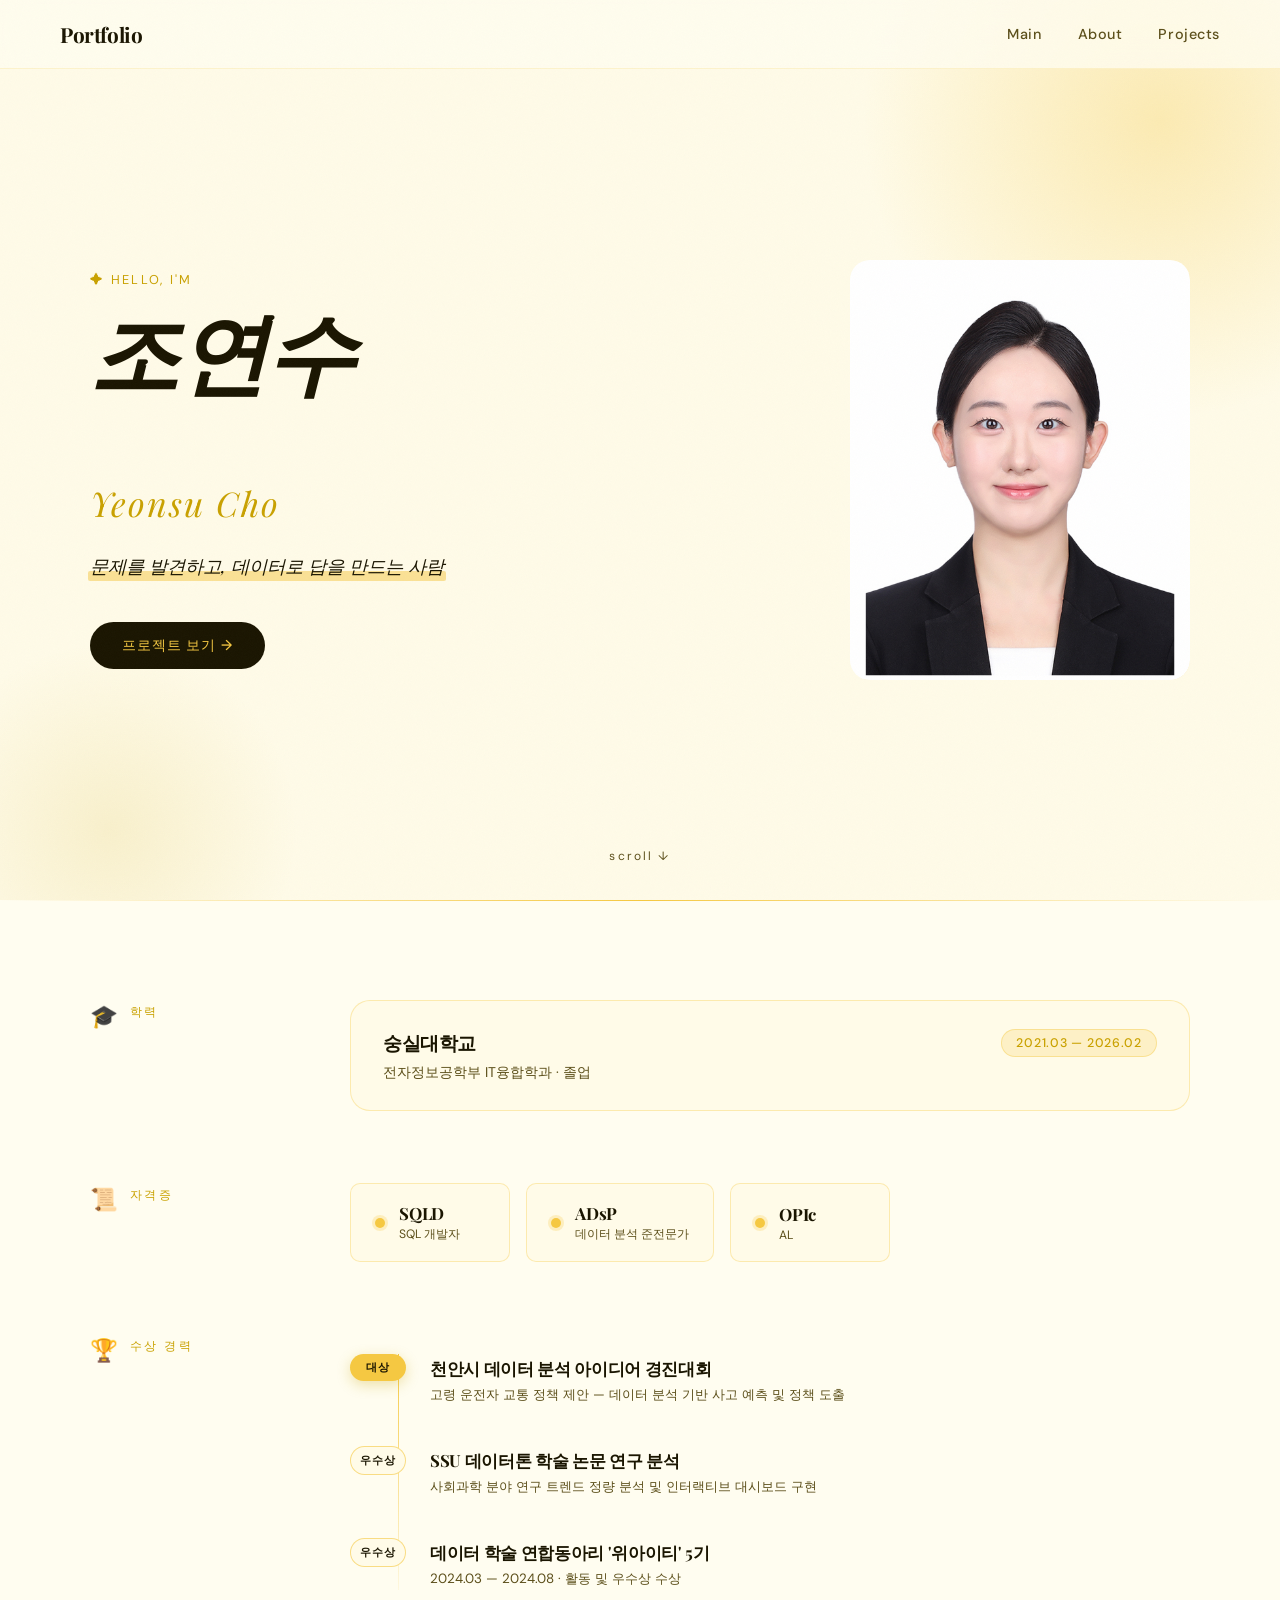
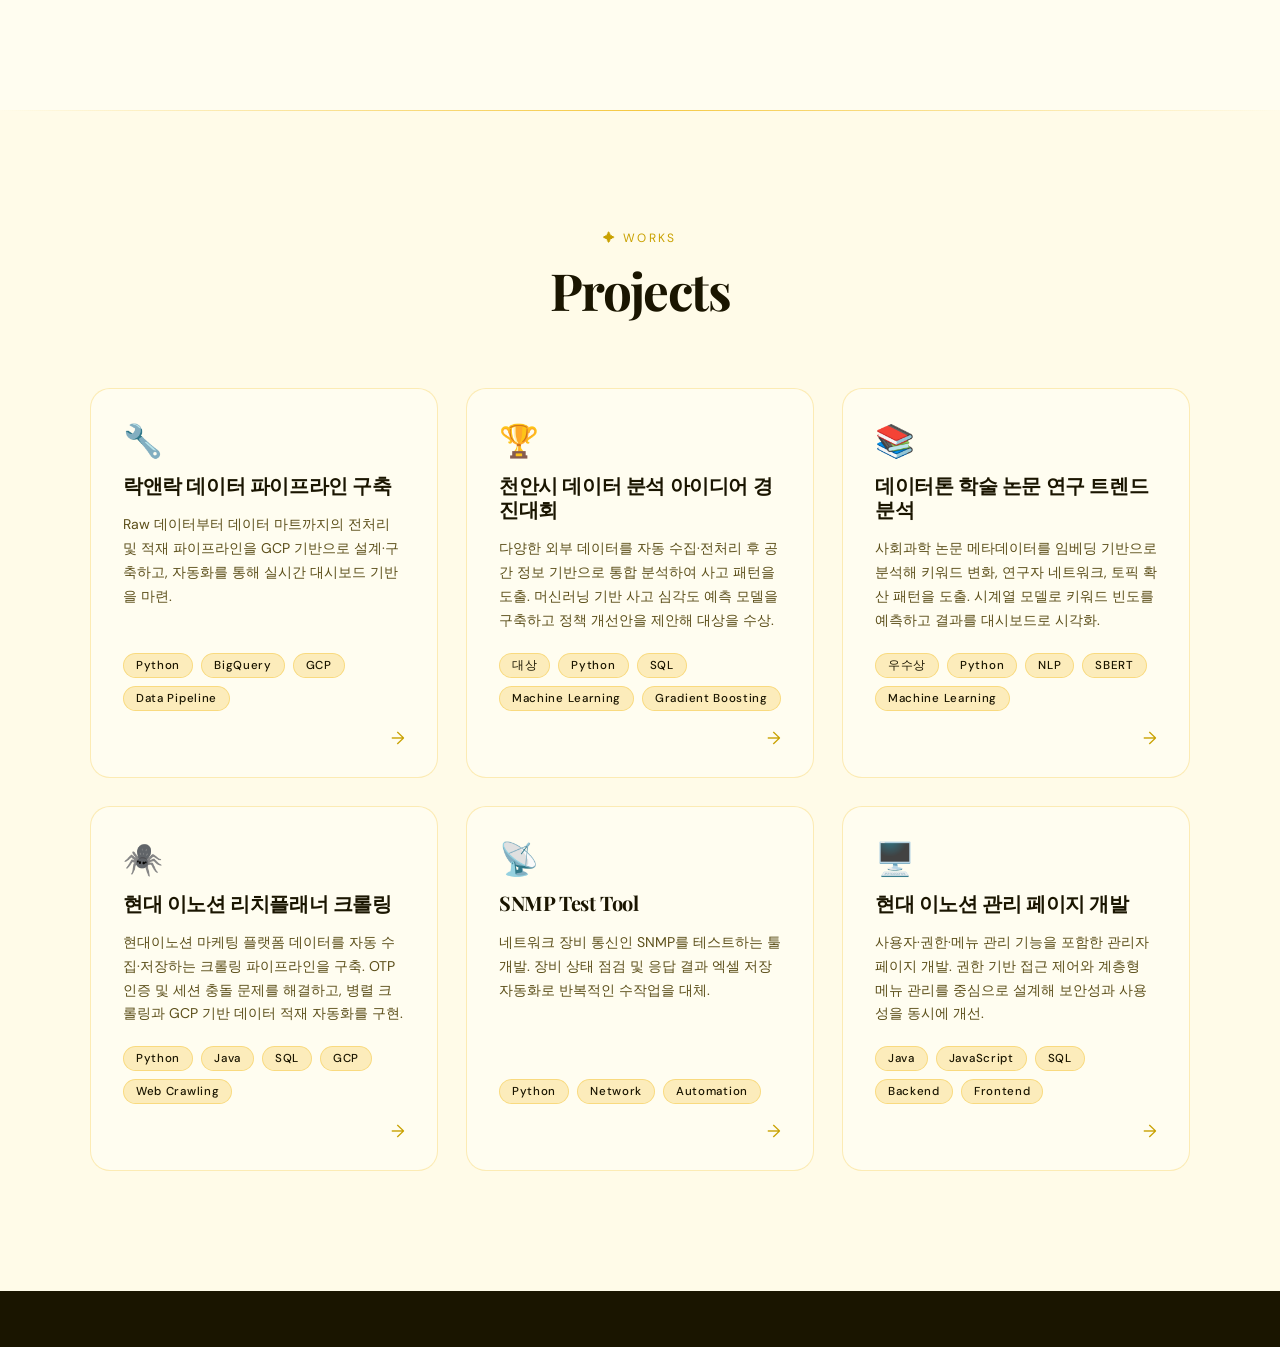
==== commit 2ef8a82b: "edit details of projects" ====
--- a/index.html
+++ b/index.html
@@ -91,7 +91,7 @@
             <span class="cert-dot"></span>
             <div>
               <div class="cert-name">OPIc</div>
-              <div class="cert-org">영어 말하기 시험</div>
+              <div class="cert-org">AL</div>
             </div>
           </div>
         </div>
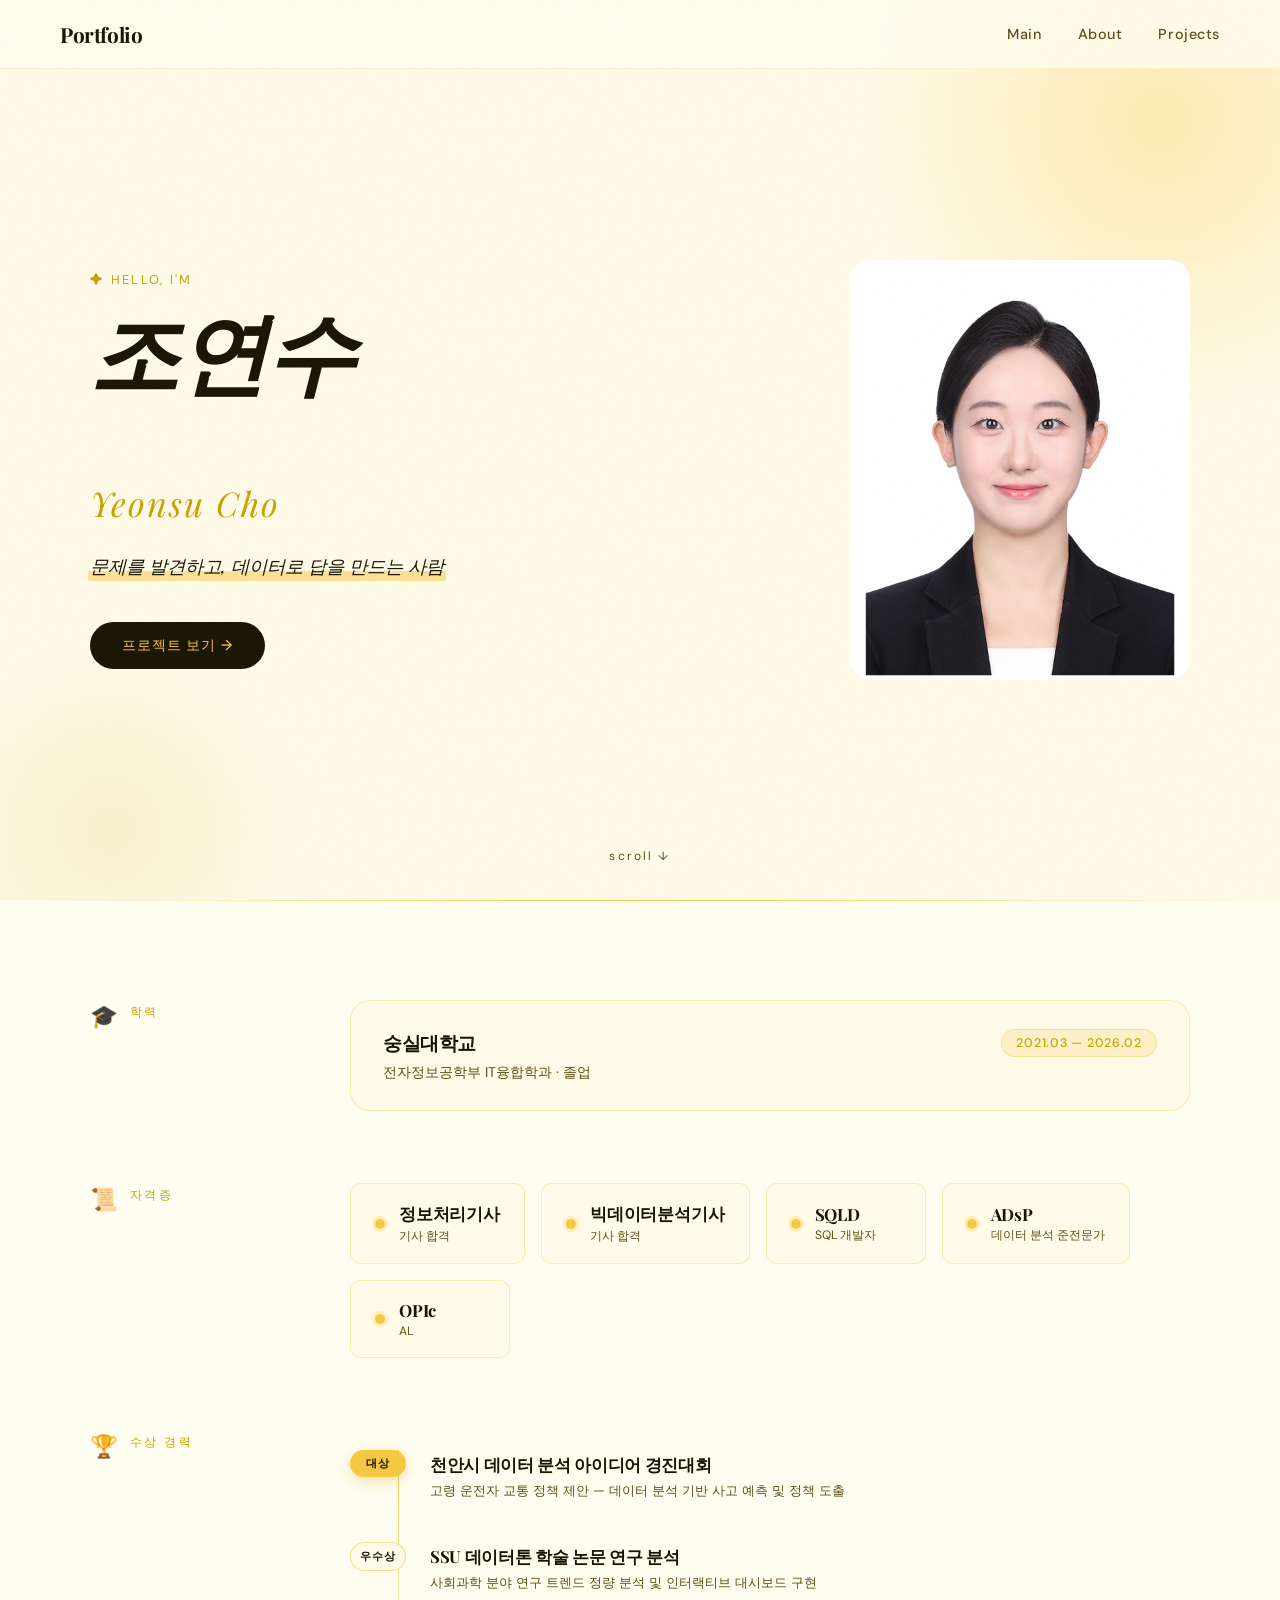
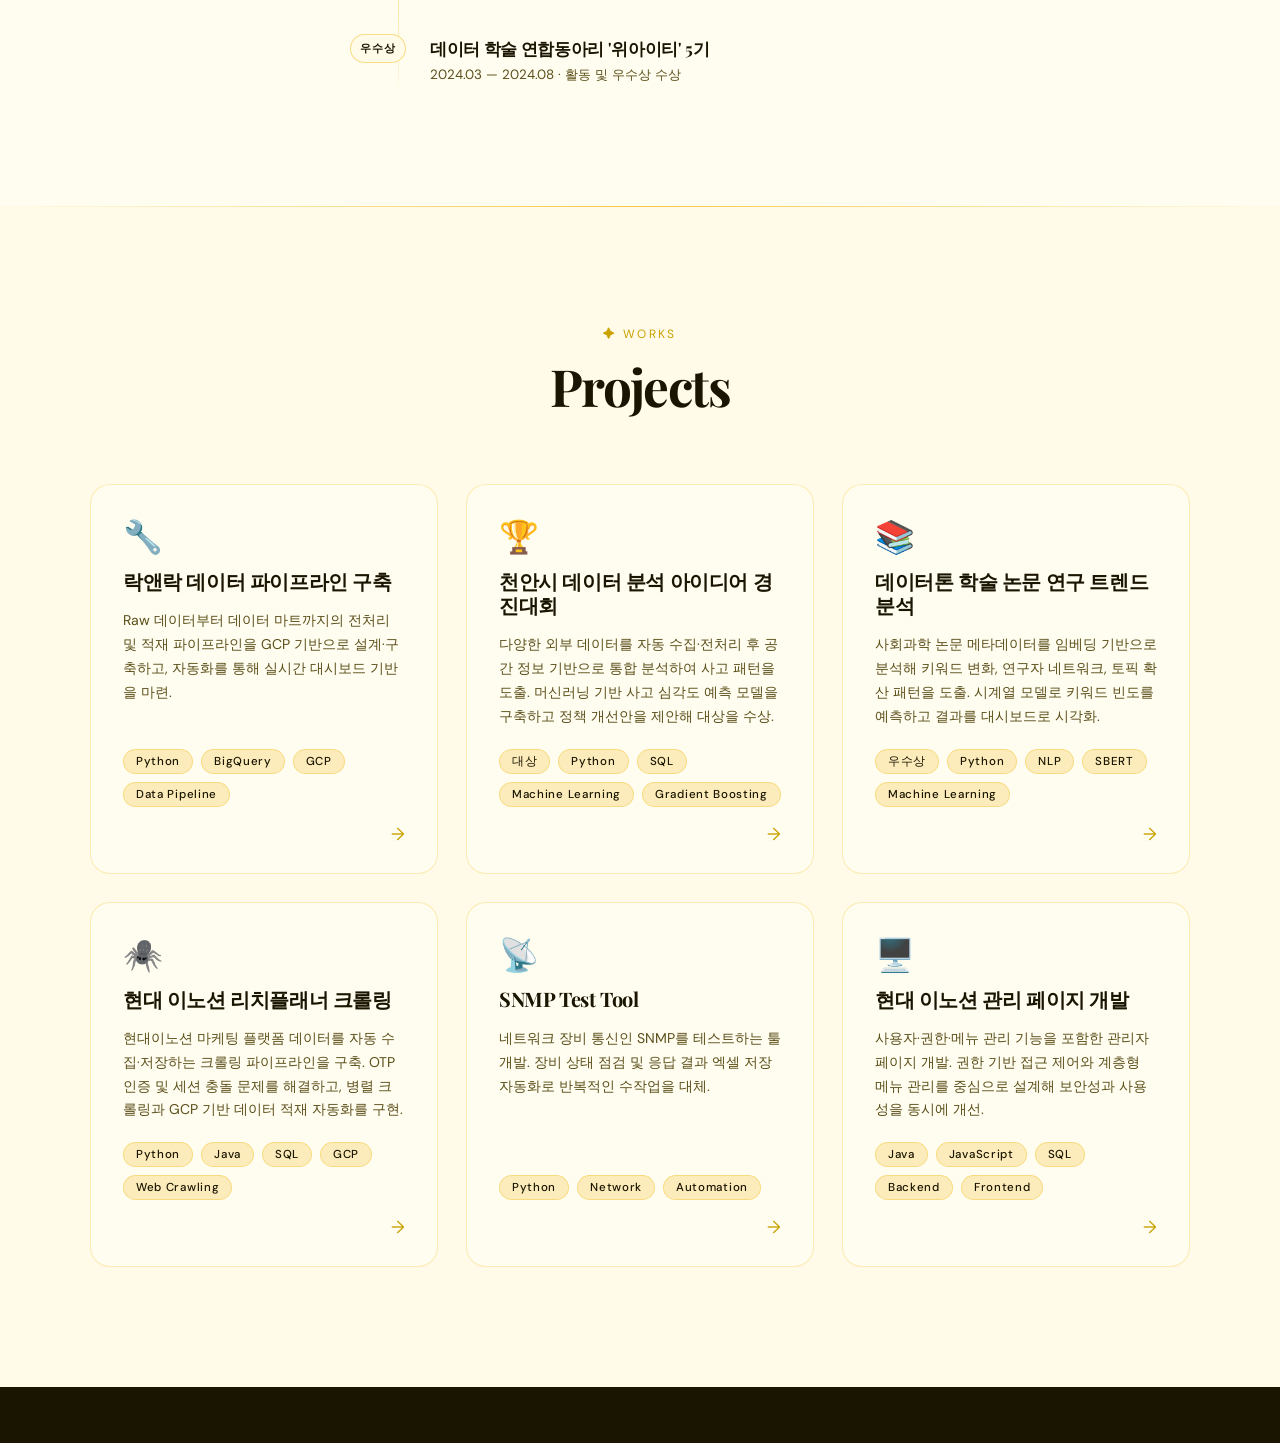
==== commit 0b9628ac: "Update information" ====
--- a/index.html
+++ b/index.html
@@ -76,6 +76,20 @@
           <div class="cert-item">
             <span class="cert-dot"></span>
             <div>
+              <div class="cert-name">정보처리기사</div>
+              <div class="cert-org">기사 합격</div>
+            </div>
+          </div>
+          <div class="cert-item">
+            <span class="cert-dot"></span>
+            <div>
+              <div class="cert-name">빅데이터분석기사</div>
+              <div class="cert-org">기사 합격</div>
+            </div>
+          </div>
+          <div class="cert-item">
+            <span class="cert-dot"></span>
+            <div>
               <div class="cert-name">SQLD</div>
               <div class="cert-org">SQL 개발자</div>
             </div>
@@ -148,16 +162,7 @@
     <span></span>
   </footer>
 
-  <!-- Project Detail Modal -->
-  <div class="project-overlay" id="projectOverlay">
-    <div class="project-detail" id="projectDetail">
-      <button class="detail-close" id="detailClose">✕</button>
-      <div class="detail-inner" id="detailInner">
-        <div class="detail-loading">불러오는 중...</div>
-      </div>
-    </div>
-  </div>
-
   <script src="script.js"></script>
+  <script src="projects.js"></script>
 </body>
-</html>+</html>
--- a/style.css
+++ b/style.css
@@ -891,6 +891,7 @@
   display: flex;
   flex-wrap: wrap;
   gap: 10px;
+  padding-bottom: 20px;
 }
 .detail-inner .detail-tech-item {
   display: flex;
@@ -948,10 +949,11 @@
   display: inline-flex;
   align-items: center;
   gap: 10px;
-  background: var(--ink);
+  background: none;
   color: var(--yellow);
   padding: 14px 28px;
-  border-radius: 100px;
+  border-radius: 10px;
+  border: 2px solid var(--yellow);
   text-decoration: none;
   font-size: .88rem;
   font-weight: 500;
